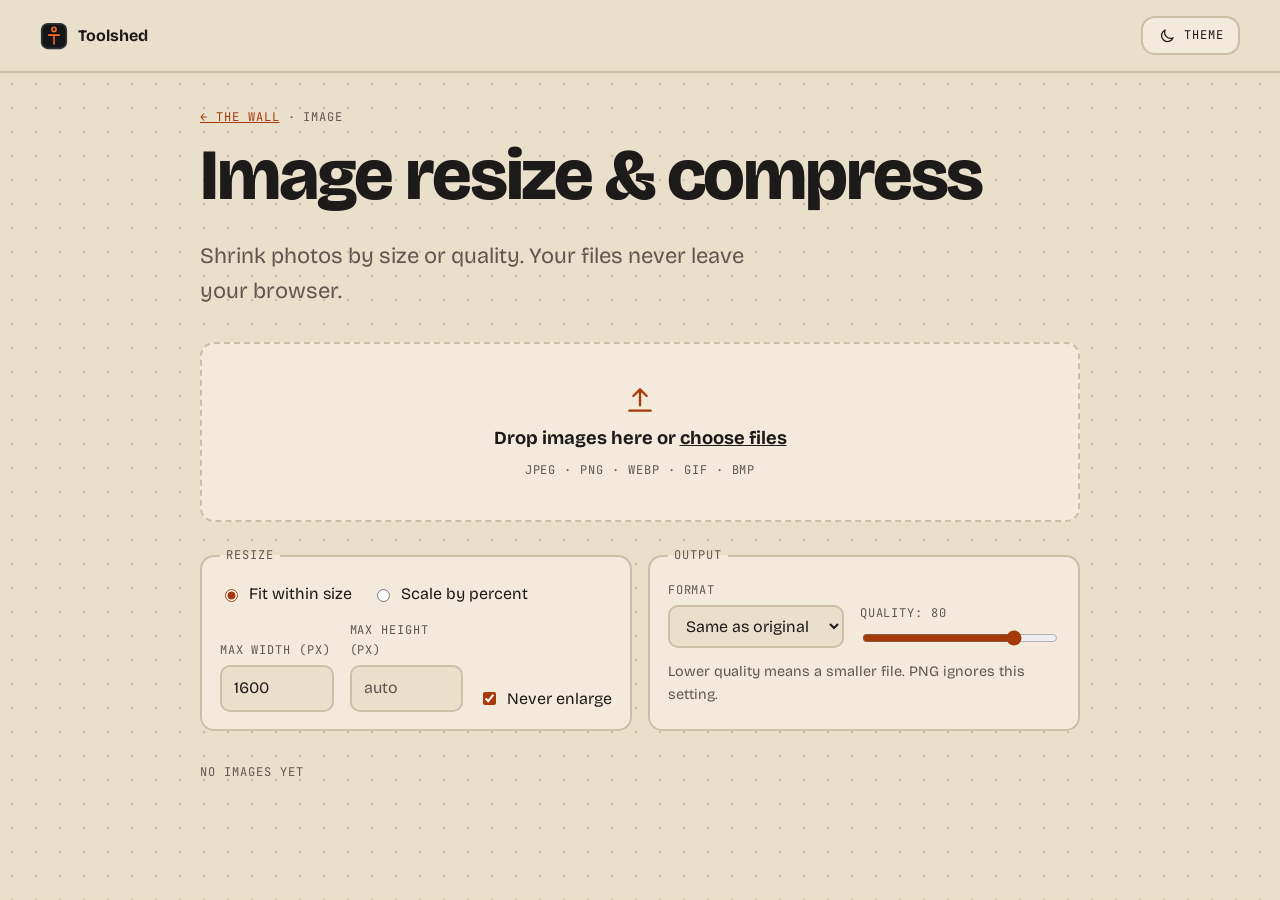
==== tools/image.html @ 318717d5 "M4: image resize and compress tool (canvas, in-browser), linked from catalogue Co-Authored-By: Claud" ====
<!doctype html>
<html lang="en">
<head>
  <meta charset="utf-8">
  <meta name="viewport" content="width=device-width, initial-scale=1">
  <title>Image resize &amp; compress · Toolshed</title>
  <meta name="description" content="Resize and compress images in your browser. Your files never leave your device.">
  <link rel="icon" href="../assets/favicon.svg" type="image/svg+xml">
  <link rel="preconnect" href="https://fonts.googleapis.com">
  <link rel="preconnect" href="https://fonts.gstatic.com" crossorigin>
  <link rel="stylesheet" href="https://fonts.googleapis.com/css2?family=Bricolage+Grotesque:opsz,wght@12..96,400;12..96,700;12..96,800&amp;family=JetBrains+Mono:wght@400;500&amp;display=swap">
  <link rel="stylesheet" href="../assets/css/style.css">
  <link rel="stylesheet" href="../assets/css/tool.css">
  <script src="../assets/js/theme.js"></script>
</head>
<body>
  <a class="skip-link" href="#main">Skip to content</a>

  <header class="site-header">
    <a class="brand" href="../index.html" aria-label="Toolshed home">
      <img src="../assets/favicon.svg" alt="" width="28" height="28">
      <span>Toolshed</span>
    </a>
    <button class="theme-toggle" type="button" data-theme-toggle aria-pressed="false" aria-label="Switch theme">
      <svg class="icon-sun" viewBox="0 0 24 24" aria-hidden="true"><circle cx="12" cy="12" r="4"/><path d="M12 2v2M12 20v2M2 12h2M20 12h2M4.9 4.9l1.4 1.4M17.7 17.7l1.4 1.4M4.9 19.1l1.4-1.4M17.7 6.3l1.4-1.4"/></svg>
      <svg class="icon-moon" viewBox="0 0 24 24" aria-hidden="true"><path d="M20 14.5A8 8 0 0 1 9.5 4a8 8 0 1 0 10.5 10.5z"/></svg>
      <span>Theme</span>
    </button>
  </header>

  <main id="main" class="tool-page">
    <p class="label"><a class="crumb" href="../index.html#categories">&larr; The wall</a> &middot; Image</p>
    <h1 class="tool-title">Image resize &amp; compress</h1>
    <p class="pitch">Shrink photos by size or quality. Your files never leave your browser.</p>

    <label class="dropzone" data-drop>
      <input class="sr-only" type="file" accept="image/*" multiple data-file>
      <svg viewBox="0 0 24 24" aria-hidden="true"><path d="M12 16V4M7 9l5-5 5 5M4 20h16"/></svg>
      <span class="drop-main">Drop images here or <u>choose files</u></span>
      <span class="label">JPEG &middot; PNG &middot; WebP &middot; GIF &middot; BMP</span>
    </label>

    <form class="controls" data-controls onsubmit="return false">
      <fieldset>
        <legend class="label">Resize</legend>
        <div class="radio-row">
          <label><input type="radio" name="mode" value="fit" checked> Fit within size</label>
          <label><input type="radio" name="mode" value="percent"> Scale by percent</label>
        </div>
        <div class="field-row" data-mode-fit>
          <label class="field"><span class="label">Max width (px)</span><input type="number" name="maxW" min="1" max="16000" inputmode="numeric" placeholder="auto" value="1600"></label>
          <label class="field"><span class="label">Max height (px)</span><input type="number" name="maxH" min="1" max="16000" inputmode="numeric" placeholder="auto"></label>
          <label class="check"><input type="checkbox" name="noEnlarge" checked> Never enlarge</label>
        </div>
        <div class="field-row" data-mode-percent hidden>
          <label class="field"><span class="label">Scale (%)</span><input type="number" name="percent" min="1" max="400" inputmode="numeric" value="50"></label>
        </div>
      </fieldset>

      <fieldset>
        <legend class="label">Output</legend>
        <div class="field-row">
          <label class="field"><span class="label">Format</span>
            <select name="format">
              <option value="same">Same as original</option>
              <option value="image/jpeg">JPEG</option>
              <option value="image/webp">WebP</option>
              <option value="image/png">PNG (lossless)</option>
            </select>
          </label>
          <label class="field field-wide"><span class="label">Quality: <output data-quality-out>80</output></span>
            <input type="range" name="quality" min="1" max="100" value="80">
          </label>
        </div>
        <p class="hint" data-quality-hint>Lower quality means a smaller file. PNG ignores this setting.</p>
      </fieldset>
    </form>

    <p class="label" role="status" aria-live="polite" data-status>No images yet</p>
    <ul class="results" data-results></ul>
  </main>

  <script src="../assets/js/image-tool.js" defer></script>
</body>
</html>
---- assets/css/style.css ----
/* Toolshed — "Pegboard" tokens (see DESIGN_BRIEF.md §3) */
:root {
  color-scheme: dark;
  --bg: #141517;
  --surface: #1d1f22;
  --line: #2e3135;
  --text: #ece8e1;
  --muted: #9c978e;
  --accent: #ff6b2c;
  --accent-ink: #141517;

  --font-display: 'Bricolage Grotesque', system-ui, sans-serif;
  --font-mono: 'JetBrains Mono', ui-monospace, 'Cascadia Mono', Consolas, monospace;
}

@media (prefers-color-scheme: light) {
  :root:not([data-theme='dark']) {
    color-scheme: light;
    --bg: #eadfcb;
    --surface: #f3eadb;
    --line: #cdbfa6;
    --text: #1c1b19;
    --muted: #5e584e;
    --accent: #a63a0a;
    --accent-ink: #ffffff;
  }
}

:root[data-theme='light'] {
  color-scheme: light;
  --bg: #eadfcb;
  --surface: #f3eadb;
  --line: #cdbfa6;
  --text: #1c1b19;
  --muted: #5e584e;
  --accent: #a63a0a;
  --accent-ink: #ffffff;
}

*,
*::before,
*::after {
  box-sizing: border-box;
}

html {
  background: var(--bg);
}

body {
  margin: 0;
  min-height: 100vh;
  background: radial-gradient(var(--line) 1.5px, transparent 1.6px) 0 0 / 24px 24px, var(--bg);
  color: var(--text);
  font-family: var(--font-display);
  font-size: 1rem;
  line-height: 1.6;
  -webkit-font-smoothing: antialiased;
}

a {
  color: var(--accent);
}

:focus-visible {
  outline: 3px solid var(--accent);
  outline-offset: 3px;
}

.label {
  font-family: var(--font-mono);
  font-size: 0.75rem;
  text-transform: uppercase;
  letter-spacing: 0.08em;
  color: var(--muted);
}

.skip-link {
  position: absolute;
  left: 1rem;
  top: -4rem;
  padding: 0.5rem 1rem;
  background: var(--accent);
  color: var(--accent-ink);
  border-radius: 8px;
  z-index: 20;
}

.skip-link:focus {
  top: 1rem;
}

/* Header */
.site-header {
  position: fixed;
  inset: 0 0 auto 0;
  z-index: 10;
  display: flex;
  align-items: center;
  justify-content: space-between;
  padding: 1rem clamp(1rem, 4vw, 2.5rem);
}

.brand {
  display: inline-flex;
  align-items: center;
  gap: 0.6rem;
  color: var(--text);
  text-decoration: none;
  font-weight: 700;
}

.brand img {
  width: 28px;
  height: 28px;
}

.theme-toggle {
  display: inline-flex;
  align-items: center;
  gap: 0.5rem;
  padding: 0.5rem 0.9rem;
  background: var(--surface);
  color: var(--text);
  border: 2px solid var(--line);
  border-radius: 14px;
  font: inherit;
  font-family: var(--font-mono);
  font-size: 0.75rem;
  text-transform: uppercase;
  letter-spacing: 0.08em;
  cursor: pointer;
}

.theme-toggle:hover {
  border-color: var(--accent);
}

.theme-toggle svg {
  width: 18px;
  height: 18px;
  fill: none;
  stroke: currentColor;
  stroke-width: 1.75;
  stroke-linecap: round;
  stroke-linejoin: round;
}

/* Show the icon for the theme you would switch to */
.theme-toggle .icon-sun {
  display: none;
}
:root[data-theme='dark'] .theme-toggle .icon-sun,
:root:not([data-theme]) .theme-toggle .icon-sun {
  display: block;
}
:root[data-theme='dark'] .theme-toggle .icon-moon,
:root:not([data-theme]) .theme-toggle .icon-moon {
  display: none;
}
@media (prefers-color-scheme: light) {
  :root:not([data-theme]) .theme-toggle .icon-sun {
    display: none;
  }
  :root:not([data-theme]) .theme-toggle .icon-moon {
    display: block;
  }
}

/* Intro */
.intro {
  position: relative;
  min-height: 100vh;
  min-height: 100svh;
  display: flex;
  flex-direction: column;
  justify-content: center;
  padding: 6rem clamp(1rem, 4vw, 2.5rem) 5rem;
}

.intro-inner {
  max-width: 72rem;
}

.stamp {
  display: inline-block;
  margin: 0 0 1.5rem;
  padding: 0.25rem 0.75rem;
  border: 2px solid var(--accent);
  border-radius: 6px;
  color: var(--accent);
  transform: rotate(-2deg);
}

.title {
  margin: 0;
  font-size: clamp(3rem, 12vw, 9rem);
  font-weight: 800;
  font-stretch: 100%;
  line-height: 0.95;
  letter-spacing: -0.03em;
}

.title .dot {
  color: var(--accent);
}

.pitch {
  max-width: 34rem;
  margin: 1.75rem 0 0;
  font-size: clamp(1.125rem, 2vw, 1.375rem);
  color: var(--muted);
}

.scroll-hint {
  position: absolute;
  left: clamp(1rem, 4vw, 2.5rem);
  bottom: 2rem;
  display: inline-flex;
  align-items: center;
  gap: 0.6rem;
}

.scroll-hint svg {
  width: 18px;
  height: 18px;
  fill: none;
  stroke: var(--accent);
  stroke-width: 1.75;
  stroke-linecap: round;
  stroke-linejoin: round;
  animation: nudge 1.8s ease-in-out infinite;
}

@keyframes nudge {
  50% {
    transform: translateY(5px);
  }
}

/* Progressive enhancement: intro text eases in as it scrolls out */
@supports (animation-timeline: view()) {
  .intro-inner {
    animation: intro-out linear both;
    animation-timeline: view();
    animation-range: exit 0% exit 70%;
  }
  @keyframes intro-out {
    to {
      opacity: 0.15;
      transform: translateY(-3rem);
    }
  }
}

@media (prefers-reduced-motion: reduce) {
  .scroll-hint svg {
    animation: none;
  }
  .intro-inner {
    animation: none;
  }
}
---- assets/css/tool.css ----
/* Shared styles for tool pages */
[hidden] {
  display: none !important;
}

.sr-only {
  position: absolute;
  width: 1px;
  height: 1px;
  margin: -1px;
  padding: 0;
  overflow: hidden;
  clip: rect(0, 0, 0, 0);
  white-space: nowrap;
  border: 0;
}

.site-header {
  background: var(--bg);
  border-bottom: 2px solid var(--line);
}

.tool-page {
  max-width: 60rem;
  margin: 0 auto;
  padding: 6rem clamp(1rem, 4vw, 2.5rem) 4rem;
}

.crumb {
  color: var(--accent);
}

.tool-title {
  margin: 0.5rem 0 0;
  font-size: clamp(2.25rem, 7vw, 4.5rem);
  font-weight: 800;
  line-height: 1;
  letter-spacing: -0.03em;
}

.tool-page .pitch {
  margin-bottom: 2rem;
}

.dropzone {
  display: flex;
  flex-direction: column;
  align-items: center;
  gap: 0.5rem;
  padding: 2.5rem 1rem;
  text-align: center;
  background: var(--surface);
  border: 2px dashed var(--line);
  border-radius: 14px;
  cursor: pointer;
}

.dropzone:hover,
.dropzone.is-over {
  border-color: var(--accent);
}

.dropzone:focus-within {
  outline: 3px solid var(--accent);
  outline-offset: 3px;
}

.dropzone svg {
  width: 32px;
  height: 32px;
  fill: none;
  stroke: var(--accent);
  stroke-width: 1.75;
  stroke-linecap: round;
  stroke-linejoin: round;
}

.drop-main {
  font-size: 1.15rem;
  font-weight: 700;
}

.controls {
  display: grid;
  grid-template-columns: repeat(auto-fit, minmax(18rem, 1fr));
  gap: 1rem;
  margin-top: 1.5rem;
}

.controls fieldset {
  margin: 0;
  padding: 1rem 1.1rem 1.1rem;
  background: var(--surface);
  border: 2px solid var(--line);
  border-radius: 14px;
}

.controls legend {
  padding: 0 0.4rem;
}

.radio-row {
  display: flex;
  flex-wrap: wrap;
  gap: 0.4rem 1.25rem;
  margin-bottom: 0.9rem;
}

.radio-row label,
.check {
  display: inline-flex;
  align-items: center;
  gap: 0.5rem;
  cursor: pointer;
}

.controls input[type='radio'],
.controls input[type='checkbox'],
.controls input[type='range'] {
  accent-color: var(--accent);
}

.field-row {
  display: flex;
  flex-wrap: wrap;
  align-items: flex-end;
  gap: 0.75rem 1rem;
}

.field {
  display: flex;
  flex-direction: column;
  gap: 0.3rem;
  min-width: 7rem;
  flex: 1;
}

.field:has(select) {
  min-width: 11rem;
}

.field-wide {
  flex: 2;
  min-width: 10rem;
}

.controls input[type='number'],
.controls select {
  width: 100%;
  padding: 0.55rem 0.75rem;
  background: var(--bg);
  color: var(--text);
  border: 2px solid var(--line);
  border-radius: 10px;
  font: inherit;
}

.controls input[type='number']::placeholder {
  color: var(--muted);
}

.controls input:focus-visible,
.controls select:focus-visible {
  border-color: var(--accent);
}

.hint {
  margin: 0.75rem 0 0;
  color: var(--muted);
  font-size: 0.9rem;
}

[data-status] {
  margin: 2rem 0 0.75rem;
}

.results {
  list-style: none;
  margin: 0;
  padding: 0;
  display: grid;
  gap: 0.75rem;
}

.result {
  display: grid;
  grid-template-columns: 5rem 1fr auto;
  gap: 1rem;
  align-items: center;
  padding: 0.75rem;
  background: var(--surface);
  border: 2px solid var(--line);
  border-radius: 14px;
}

.thumb {
  width: 5rem;
  height: 5rem;
  object-fit: cover;
  border-radius: 8px;
  background: var(--bg);
  border: 2px solid var(--line);
}

.result-name {
  margin: 0;
  font-weight: 700;
  overflow-wrap: anywhere;
}

.result-meta {
  margin: 0.2rem 0 0;
  color: var(--muted);
  font-size: 0.9rem;
}

.result-meta strong {
  color: var(--text);
}

.result-meta .bigger {
  color: var(--accent);
}

.result-actions {
  display: flex;
  flex-direction: column;
  gap: 0.4rem;
  align-items: stretch;
}

.btn {
  display: inline-flex;
  align-items: center;
  justify-content: center;
  padding: 0.5rem 0.9rem;
  background: var(--accent);
  color: var(--accent-ink);
  border: 2px solid var(--accent);
  border-radius: 14px;
  font-family: var(--font-mono);
  font-size: 0.75rem;
  text-transform: uppercase;
  letter-spacing: 0.08em;
  text-decoration: none;
  cursor: pointer;
}

.btn-ghost {
  background: transparent;
  color: var(--text);
  border-color: var(--line);
}

.btn-ghost:hover {
  border-color: var(--accent);
}

@media (max-width: 540px) {
  .result {
    grid-template-columns: 4rem 1fr;
  }
  .thumb {
    width: 4rem;
    height: 4rem;
  }
  .result-actions {
    grid-column: 1 / -1;
    flex-direction: row;
  }
  .result-actions .btn {
    flex: 1;
  }
}
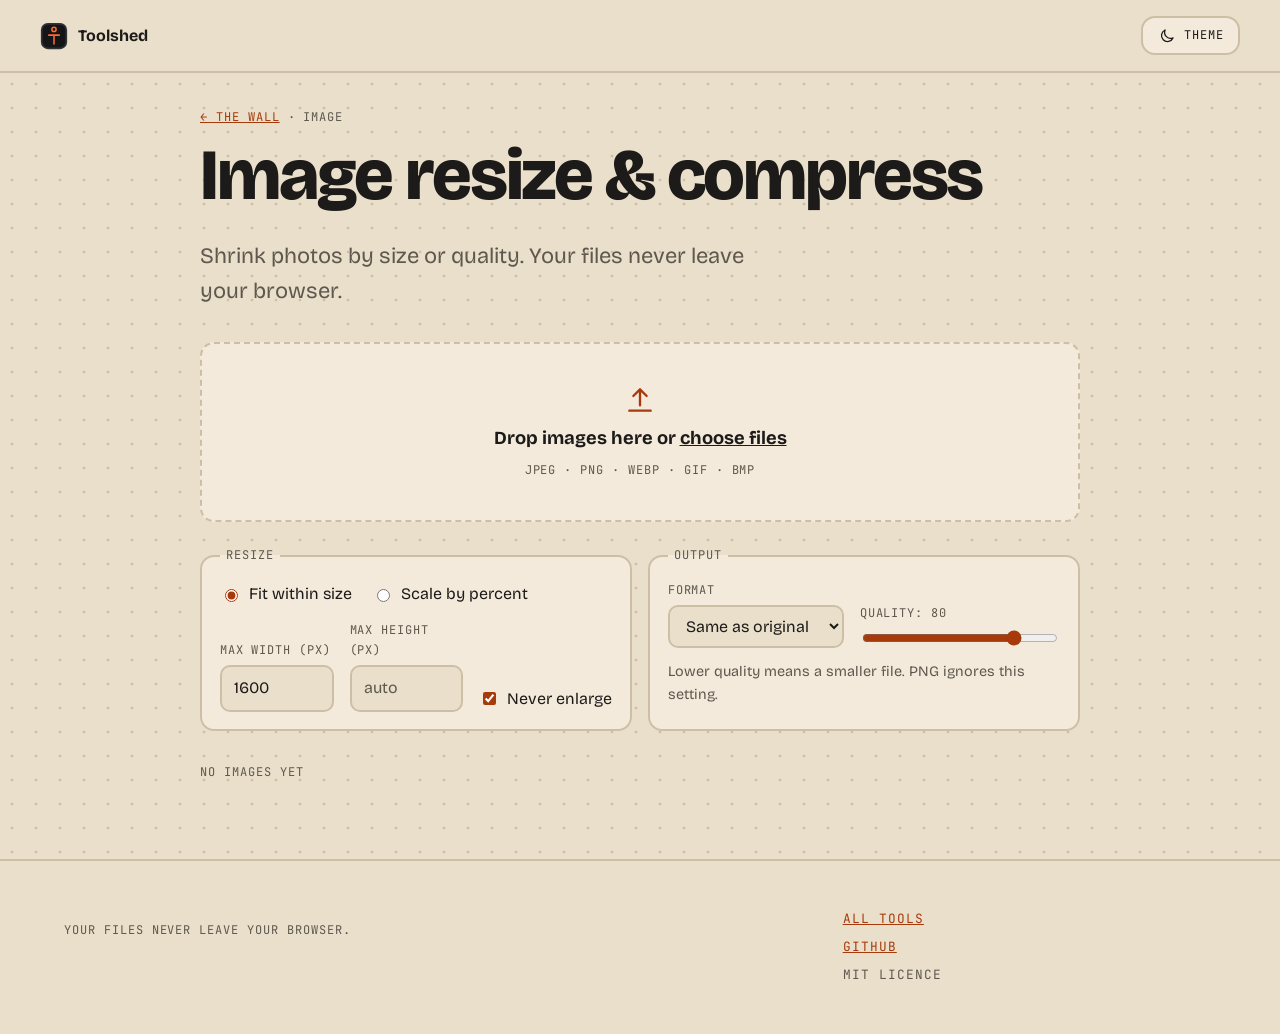
==== commit 36f62208: "M6: workbench strip, footer with search-everything, README, LICENSE, GitHub Pages setup Co-Authored-" ====
--- a/tools/image.html
+++ b/tools/image.html
@@ -4,6 +4,7 @@
   <meta charset="utf-8">
   <meta name="viewport" content="width=device-width, initial-scale=1">
   <title>Image resize &amp; compress · Toolshed</title>
+  <meta name="theme-color" content="#141517">
   <meta name="description" content="Resize and compress images in your browser. Your files never leave your device.">
   <link rel="icon" href="../assets/favicon.svg" type="image/svg+xml">
   <link rel="preconnect" href="https://fonts.googleapis.com">
@@ -11,6 +12,7 @@
   <link rel="stylesheet" href="https://fonts.googleapis.com/css2?family=Bricolage+Grotesque:opsz,wght@12..96,400;12..96,700;12..96,800&amp;family=JetBrains+Mono:wght@400;500&amp;display=swap">
   <link rel="stylesheet" href="../assets/css/style.css">
   <link rel="stylesheet" href="../assets/css/tool.css">
+  <link rel="stylesheet" href="../assets/css/site.css">
   <script src="../assets/js/theme.js"></script>
 </head>
 <body>
@@ -80,6 +82,17 @@
     <ul class="results" data-results></ul>
   </main>
 
+  <footer class="site-footer">
+    <div class="footer-inner">
+      <p class="label">Your files never leave your browser.</p>
+      <nav class="footer-links" aria-label="Project">
+        <a href="../index.html">All tools</a>
+        <a href="https://github.com/YOUR-USER/toolshed">GitHub</a>
+        <span>MIT licence</span>
+      </nav>
+    </div>
+  </footer>
+
   <script src="../assets/js/image-tool.js" defer></script>
 </body>
 </html>
--- a/assets/css/tool.css
+++ b/assets/css/tool.css
@@ -13,11 +13,6 @@
   clip: rect(0, 0, 0, 0);
   white-space: nowrap;
   border: 0;
-}
-
-.site-header {
-  background: var(--bg);
-  border-bottom: 2px solid var(--line);
 }
 
 .tool-page {
@@ -272,3 +267,138 @@
     flex: 1;
   }
 }
+
+/* PDF page grid */
+.toolbar {
+  display: flex;
+  flex-wrap: wrap;
+  gap: 0.5rem;
+  margin: 0 0 1rem;
+}
+
+.pages {
+  list-style: none;
+  margin: 0;
+  padding: 0;
+  display: grid;
+  grid-template-columns: repeat(auto-fill, minmax(9.5rem, 1fr));
+  gap: 0.9rem;
+}
+
+.page-tile {
+  position: relative;
+  display: flex;
+  flex-direction: column;
+  gap: 0.5rem;
+  padding: 0.75rem;
+  background: var(--surface);
+  border: 2px solid var(--line);
+  border-radius: 14px;
+  overflow: hidden;
+}
+
+.page-tile::before {
+  content: '';
+  position: absolute;
+  inset: 0 0 auto 0;
+  height: 4px;
+  background: oklch(var(--tint-l, 0.72) var(--tint-c, 0.09) var(--hue, 30));
+}
+
+.page-tile.is-selected {
+  border-color: var(--accent);
+}
+
+.page-tile.is-dragging {
+  opacity: 0.4;
+}
+
+.page-tile.is-target {
+  border-style: dashed;
+  border-color: var(--accent);
+}
+
+.page-top {
+  display: flex;
+  align-items: center;
+  justify-content: space-between;
+  gap: 0.5rem;
+  margin-top: 0.25rem;
+}
+
+.page-pick {
+  display: inline-flex;
+  align-items: center;
+  gap: 0.4rem;
+  cursor: pointer;
+}
+
+.page-pick input {
+  width: 1.1rem;
+  height: 1.1rem;
+  accent-color: var(--accent);
+}
+
+.page-num {
+  font-family: var(--font-mono);
+  font-size: 1.5rem;
+  font-weight: 500;
+}
+
+.page-sheet {
+  display: grid;
+  place-items: center;
+  aspect-ratio: 3 / 4;
+  background: var(--bg);
+  border: 2px solid var(--line);
+  border-radius: 6px;
+  color: var(--muted);
+  font-family: var(--font-mono);
+  font-size: 0.75rem;
+  text-align: center;
+  cursor: grab;
+}
+
+.page-from {
+  margin: 0;
+  font-size: 0.8rem;
+  line-height: 1.3;
+  color: var(--muted);
+  overflow-wrap: anywhere;
+}
+
+.page-btns {
+  display: flex;
+  gap: 0.35rem;
+}
+
+.icon-btn {
+  flex: 1;
+  display: grid;
+  place-items: center;
+  padding: 0.35rem;
+  background: transparent;
+  color: var(--text);
+  border: 2px solid var(--line);
+  border-radius: 10px;
+  cursor: pointer;
+}
+
+.icon-btn:hover:not(:disabled) {
+  border-color: var(--accent);
+}
+
+.icon-btn:disabled {
+  opacity: 0.4;
+  cursor: default;
+}
+
+.icon-btn svg {
+  width: 18px;
+  height: 18px;
+  fill: none;
+  stroke: currentColor;
+  stroke-width: 1.75;
+  stroke-linecap: round;
+  stroke-linejoin: round;
+}
--- a/assets/css/site.css
+++ b/assets/css/site.css
@@ -0,0 +1,184 @@
+/* Solid header on every page so scrolled content never runs under the controls */
+.site-header {
+  background: var(--bg);
+  border-bottom: 2px solid var(--line);
+}
+
+/* Workbench strip and footer */
+.workbench {
+  padding: 6rem clamp(1rem, 4vw, 2.5rem) 5rem;
+  max-width: 72rem;
+  margin: 0 auto;
+}
+
+.wb-title {
+  margin: 0.25rem 0 0;
+  font-size: clamp(2.25rem, 7vw, 4.5rem);
+  font-weight: 800;
+  line-height: 1;
+  letter-spacing: -0.03em;
+}
+
+.wb-tiles {
+  display: grid;
+  grid-template-columns: repeat(auto-fit, minmax(16rem, 1fr));
+  gap: 1rem;
+  margin-top: 2rem;
+}
+
+.wb-tile {
+  position: relative;
+  display: flex;
+  flex-direction: column;
+  gap: 0.6rem;
+  min-height: 16rem;
+  padding: 1.5rem;
+  background: var(--surface);
+  color: var(--text);
+  border: 2px solid var(--line);
+  border-radius: 14px;
+  text-decoration: none;
+}
+
+.wb-tile:hover {
+  border-color: var(--accent);
+}
+
+.wb-tile svg {
+  width: 40px;
+  height: 40px;
+  fill: none;
+  stroke: var(--accent);
+  stroke-width: 1.75;
+  stroke-linecap: round;
+  stroke-linejoin: round;
+}
+
+.wb-name {
+  margin-top: auto;
+  font-size: clamp(1.5rem, 3vw, 2.25rem);
+  font-weight: 800;
+  line-height: 1.05;
+  letter-spacing: -0.02em;
+}
+
+.wb-desc {
+  color: var(--muted);
+}
+
+.wb-go {
+  color: var(--accent);
+}
+
+/* Small reveal where scroll-driven animations exist; content is visible without it */
+@supports (animation-timeline: view()) {
+  @media (prefers-reduced-motion: no-preference) {
+    .wb-tile {
+      animation: wb-in linear both;
+      animation-timeline: view();
+      animation-range: entry 0% entry 60%;
+    }
+    @keyframes wb-in {
+      from {
+        opacity: 0.2;
+        transform: translateY(2rem);
+      }
+    }
+  }
+}
+
+.site-footer {
+  border-top: 2px solid var(--line);
+  background: var(--bg);
+  padding: 3rem clamp(1rem, 4vw, 2.5rem) 3rem;
+}
+
+.footer-inner {
+  max-width: 72rem;
+  margin: 0 auto;
+  display: grid;
+  grid-template-columns: minmax(0, 2fr) minmax(0, 1fr);
+  gap: 2rem;
+}
+
+.footer-search {
+  display: flex;
+  flex-direction: column;
+  gap: 0.6rem;
+  max-width: 40rem;
+}
+
+.footer-search .cv-search {
+  width: 100%;
+  padding: 0.75rem 1rem;
+  background: var(--surface);
+  color: var(--text);
+  border: 2px solid var(--line);
+  border-radius: 14px;
+  font: inherit;
+}
+
+.footer-search .cv-search::placeholder {
+  color: var(--muted);
+}
+
+.footer-search .cv-search:focus-visible {
+  border-color: var(--accent);
+}
+
+.all-results {
+  list-style: none;
+  margin: 0;
+  padding: 0;
+  display: grid;
+  gap: 0.5rem;
+}
+
+.all-hit {
+  display: grid;
+  gap: 0.15rem;
+  width: 100%;
+  padding: 0.7rem 0.9rem;
+  text-align: left;
+  background: var(--surface);
+  color: var(--text);
+  border: 2px solid var(--line);
+  border-radius: 12px;
+  font: inherit;
+  text-decoration: none;
+  cursor: pointer;
+}
+
+.all-hit:hover {
+  border-color: var(--accent);
+}
+
+.all-name {
+  font-weight: 700;
+}
+
+.all-desc {
+  color: var(--muted);
+  font-size: 0.9rem;
+}
+
+.footer-links {
+  display: flex;
+  flex-direction: column;
+  align-items: flex-start;
+  gap: 0.5rem;
+  font-family: var(--font-mono);
+  font-size: 0.8rem;
+  text-transform: uppercase;
+  letter-spacing: 0.08em;
+}
+
+.footer-links span {
+  color: var(--muted);
+}
+
+@media (max-width: 720px) {
+  .footer-inner {
+    grid-template-columns: 1fr;
+  }
+}
